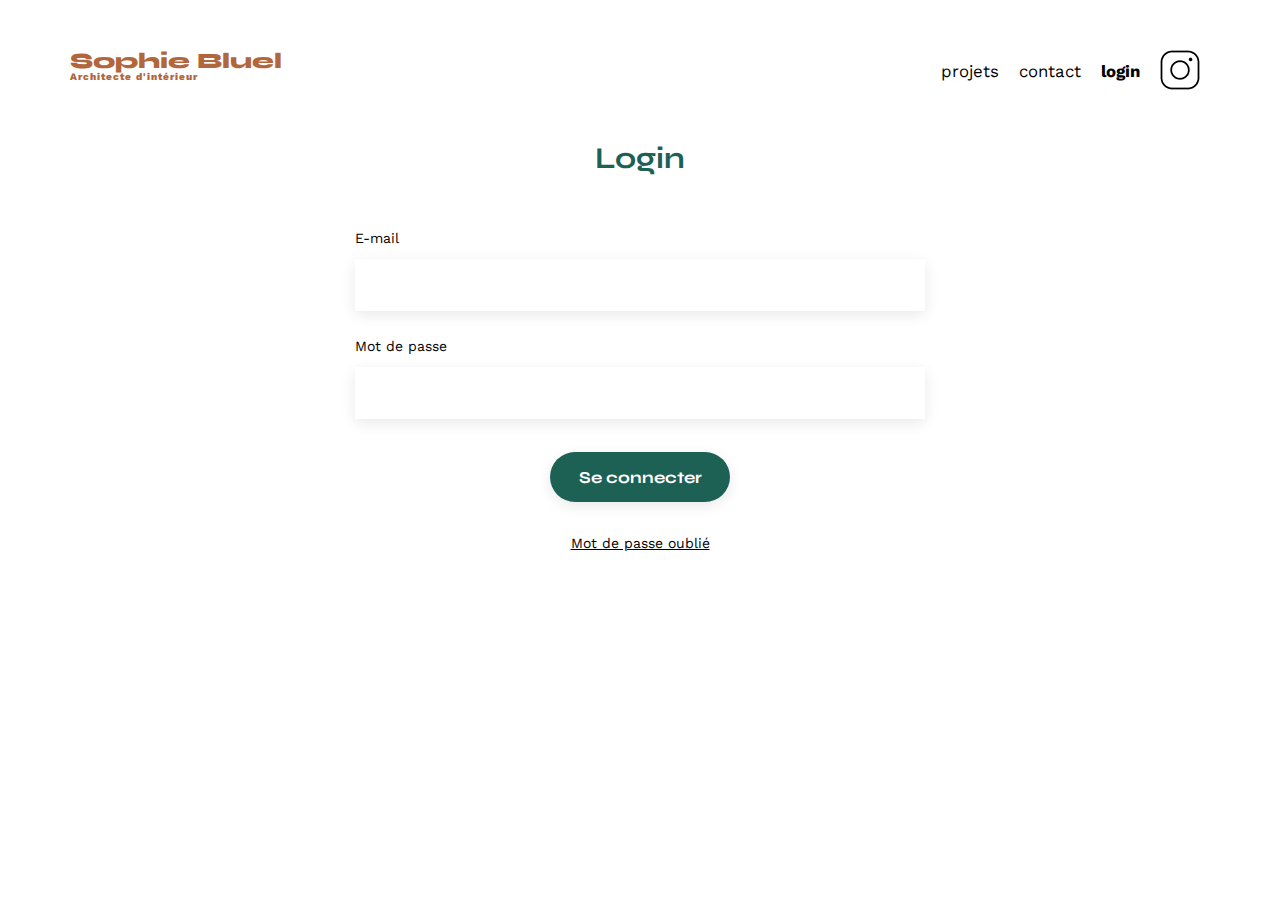
==== FrontEnd/Login.html @ 84c204ea "ajout page login" ====
<!DOCTYPE html>
<html lang="fr">
<head>
	<meta charset="UTF-8">
	<title>Sophie Bluel - Architecte d'intérieur</title>
	<meta name="viewport" content="width=device-width, initial-scale=1.0">
	<link rel="preconnect" href="https://fonts.googleapis.com">
	<link rel="preconnect" href="https://fonts.gstatic.com" crossorigin>
	<link href="https://fonts.googleapis.com/css2?family=Syne:wght@700;800&family=Work+Sans&display=swap" rel="stylesheet">
	<meta name="description" content="">
	<link rel="stylesheet" href="./assets/style.css">
    <script type = "module" src = "login.js"></script>
</head>

<body>
    <header>
        <h1>Sophie Bluel <span>Architecte d'intérieur</span></h1>
        <nav>
            <ul>
                <li id="projets">projets</li>
                <li>contact</li>
                <li id="login" >login</li>
                <li><img src="./assets/icons/instagram.png" alt="Instagram"></li>
            </ul>
        </nav>
    </header>
    <main>
        <section id="contact">
            <h2>Login</h2>
            <form id="loginForm" action="index.html" method="post">
                <label for="email">E-mail</label>
                <input type="email" name="email" id="email" required>
                <label for="password">Mot de passe</label>
                <input type="password" name="password" id="password" required>
                <input type="submit" value="Se connecter">
            </form>
            <p><u>Mot de passe oublié</u></p>
            <p id="messageErreur" style="display: none; color: red;"></p>
        </section>
    </main>
</body>
---- FrontEnd/assets/style.css ----
/* http://meyerweb.com/eric/tools/css/reset/
   v2.0 | 20110126
   License: none (public domain)
*/

html, body, div, span, applet, object, iframe,
h1, h2, h3, h4, h5, h6, p, blockquote, pre,
a, abbr, acronym, address, big, cite, code,
del, dfn, em, img, ins, kbd, q, s, samp,
small, strike, strong, sub, sup, tt, var,
b, u, i, center,
dl, dt, dd, ol, ul, li,
fieldset, form, label, legend,
table, caption, tbody, tfoot, thead, tr, th, td,
article, aside, canvas, details, embed,
figure, figcaption, footer, header, hgroup,
menu, nav, output, ruby, section, summary,
time, mark, audio, video {
	margin: 0;
	padding: 0;
	border: 0;
	font-size: 100%;
	font: inherit;
	vertical-align: baseline;
}
/* HTML5 display-role reset for older browsers */
article, aside, details, figcaption, figure,
footer, header, hgroup, menu, nav, section {
	display: block;
}
body {
	line-height: 1;
}
ol, ul {
	list-style: none;
}
blockquote, q {
	quotes: none;
}
blockquote:before, blockquote:after,
q:before, q:after {
	content: '';
	content: none;
}
table {
	border-collapse: collapse;
	border-spacing: 0;
}
/** end reset css**/
body {
	max-width: 1140px;
	margin:auto;
	font-family: 'Work Sans' ;
	font-size: 14px;
}
header {
	display: flex;
	justify-content: space-between;
	margin: 50px 0
}
section {
	margin: 50px 0
}

h1{
	display: flex;
	flex-direction: column;
	font-family: 'Syne';
	font-size: 22px;
	font-weight: 800;
	color: #B1663C
}

h1 > span {
	font-family: 'Work Sans';
	font-size:10px;
	letter-spacing: 0.1em;
;
}

h2{
	font-family: 'Syne';
	font-weight: 700;
	font-size: 30px;
	color: #1D6154
}
nav ul {
	display: flex;
	align-items: center;
	list-style-type: none;

}
nav li {
	padding: 0 10px;
	font-size: 1.2em;
}

li:hover {
	color: #B1663C;
}
#introduction {
	display: flex;
	align-items: center;
}
#introduction figure {
	flex: 1
}
#introduction img {
	display: block;
	margin: auto;
	width: 80%;
}

#introduction article {
	flex: 1
}
#introduction h2 {
	margin-bottom: 1em;
}

#introduction p {
	margin-bottom: 0.5em;
}
#portfolio h2 {
	text-align: center;
	margin-bottom: 1em;
}
.gallery {
	width: 100%;
	display: grid;
	grid-template-columns: 1fr 1fr 1fr;
	grid-column-gap: 20px;
	grid-row-gap: 20px;
}

.gallery img {
	width: 100%;

}
#contact {
	width: 50%;
margin: auto;
}
#contact > * {
	text-align: center;

}
#contact h2{
	margin-bottom: 20px;
}
#contact form {
	text-align: left;
	margin-top:30px;
	display: flex;
	flex-direction: column;
}

#contact input {
	height: 50px;
	font-size: 1.2em;
	border: none;
	box-shadow: 0px 4px 14px rgba(0, 0, 0, 0.09);
}
#contact label {
	margin: 2em 0 1em 0;
}
#contact textarea {
	border: none;
	box-shadow: 0px 4px 14px rgba(0, 0, 0, 0.09);
}

input[type="submit"]{
	font-family: 'Syne';
	font-weight: 700;
	color: white;
	background-color: #1D6154;
	margin : 2em auto ;
	width: 180px;
	text-align: center;
	border-radius: 60px ;
}

footer nav ul {
	display: flex;
	justify-content: flex-end;
	margin: 2em
}
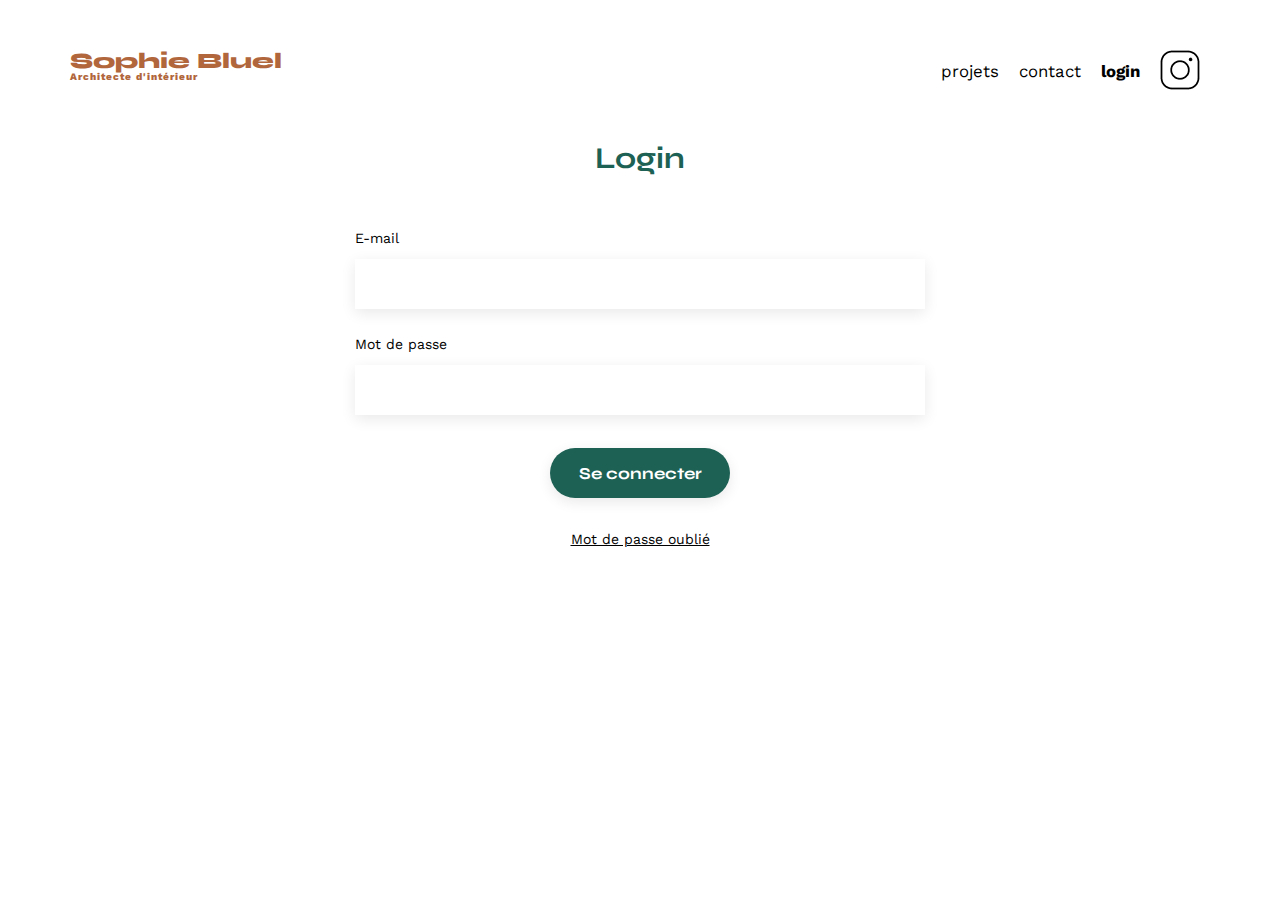
==== commit afb757cc: "ajout modal" ====
--- a/FrontEnd/Login.html
+++ b/FrontEnd/Login.html
@@ -9,7 +9,8 @@
 	<link href="https://fonts.googleapis.com/css2?family=Syne:wght@700;800&family=Work+Sans&display=swap" rel="stylesheet">
 	<meta name="description" content="">
 	<link rel="stylesheet" href="./assets/style.css">
-    <script type = "module" src = "login.js"></script>
+    <script type = "module" src = "/FrontEnd/javascript/login.js"></script>
+    <script type="module" src = "/FrontEnd/javascript/modal.js"></script>
 </head>
 
 <body>
@@ -17,8 +18,8 @@
         <h1>Sophie Bluel <span>Architecte d'intérieur</span></h1>
         <nav>
             <ul>
-                <li id="projets">projets</li>
-                <li>contact</li>
+                <li id="projets"><a href="index.html#portfolio">projets</a></li>
+                <li><a href="index.html#contact">contact</a></li>
                 <li id="login" >login</li>
                 <li><img src="./assets/icons/instagram.png" alt="Instagram"></li>
             </ul>
@@ -32,10 +33,11 @@
                 <input type="email" name="email" id="email" required>
                 <label for="password">Mot de passe</label>
                 <input type="password" name="password" id="password" required>
+                <p id="messageErreur" style="display: none; color: red;"></p>
                 <input type="submit" value="Se connecter">
             </form>
             <p><u>Mot de passe oublié</u></p>
-            <p id="messageErreur" style="display: none; color: red;"></p>
+            
         </section>
     </main>
 </body>--- a/FrontEnd/assets/style.css
+++ b/FrontEnd/assets/style.css
@@ -95,7 +95,12 @@
 	font-size: 1.2em;
 }
 
-li:hover {
+li a {
+	text-decoration: none;
+	color: #000000;
+}
+
+li a:hover {
 	color: #B1663C;
 }
 #introduction {
@@ -121,10 +126,15 @@
 #introduction p {
 	margin-bottom: 0.5em;
 }
-#portfolio h2 {
+
+
+/* #portfolio h2, a {
 	text-align: center;
 	margin-bottom: 1em;
 }
+*/
+
+
 .gallery {
 	width: 100%;
 	display: grid;
@@ -186,3 +196,160 @@
 	margin: 2em
 }
 
+.divProjets {
+	display: flex;
+	justify-content: center;
+	margin-bottom: 20px;
+	box-shadow: none;
+}
+
+
+.styleBtn {
+	font-family: 'Syne';
+	color : #1D6154;
+	text-align : center;
+	margin : 0.5%;
+	margin-top : 3em;
+	padding : 10px;
+	padding-left : 20px ;
+	padding-right : 20px;
+	width : 5em auto;
+	background-color : white;
+	border-radius : 60px;
+	border : solid 1px #1D6154;
+	font-weight : bold;
+}
+
+.styleBtn:hover {
+	color : white;
+	background-color : #1D6154;
+}
+
+
+#messageErreur {
+	font-size: large;
+	display: flex;
+	text-align: center;
+}
+
+#introPortfolio {
+	display: flex;
+	flex-direction: row;
+	justify-content: center;
+	align-items: center;
+	
+}
+
+#introPortfolio a {
+	text-decoration: none;
+	margin-left: 1em;
+}
+
+#introPortfolio a:visited {
+	color: #000000;
+}
+
+* {box-sizing: border-box;}
+
+
+
+.modal {
+	position: fixed;
+	display: flex;
+	align-items: center;
+	justify-content: center;
+	top: 0;
+	left: 0;
+	width: 100%;
+	height: 100%;
+	background: rgba(0, 0, 0, 0.5);
+}
+
+.modal-wrapper {
+	width: 630px;
+	height: 700px;
+	border-radius: 10px;
+	max-width: calc(100vw - 20px);
+	max-height: calc(100vh - 20px);
+	background-color: white;
+	padding: 20px;	
+	justify-content: center;
+	padding-left: 100px;
+	padding-right: 70px;
+}
+
+
+
+.modal h2 {
+	text-align: center;
+	color: black;
+	margin-bottom: 60px;
+	margin-top: 20px;
+}
+
+
+
+.galleryModal img {
+	width: 76px;
+	height: 103px;
+	margin-bottom: 30px;
+	
+}
+
+.galleryModal {
+	display: flex;
+	flex-direction: row;
+	flex-wrap: wrap;
+	gap: 10px;
+	margin: 0;
+	
+}
+
+.btnModal {
+	font-family: 'Syne';
+	color : white;
+	text-align : center;
+	margin-left: 23%;
+	padding : 10px;
+	padding-left : 40px ;
+	padding-right : 40px;
+	width : 5em auto;
+	background-color:#1D6154; 
+	border-radius : 60px;
+	border : solid #1D6154;
+	font-weight : bold;
+	margin-bottom: 10%;
+}
+
+.trait {
+	border: solid 1px;
+	color: rgb(207, 202, 202);
+	margin-bottom: 3em;
+	margin-top: 1em;
+	margin-right: 5em;
+	width: 80%;
+
+}
+
+
+
+.close-modal {
+	margin-left: 100%;
+	text-decoration: none;
+	border: none;
+	background-color: white;
+	font-size: large;
+}
+
+.btnDelete {
+	z-index: 9999;
+	position: absolute;
+	display: flex;
+	flex-direction: row;
+	flex-wrap: wrap;
+	margin-top: -10.1em;
+	margin-left: 2.1em;
+	
+}
+
+
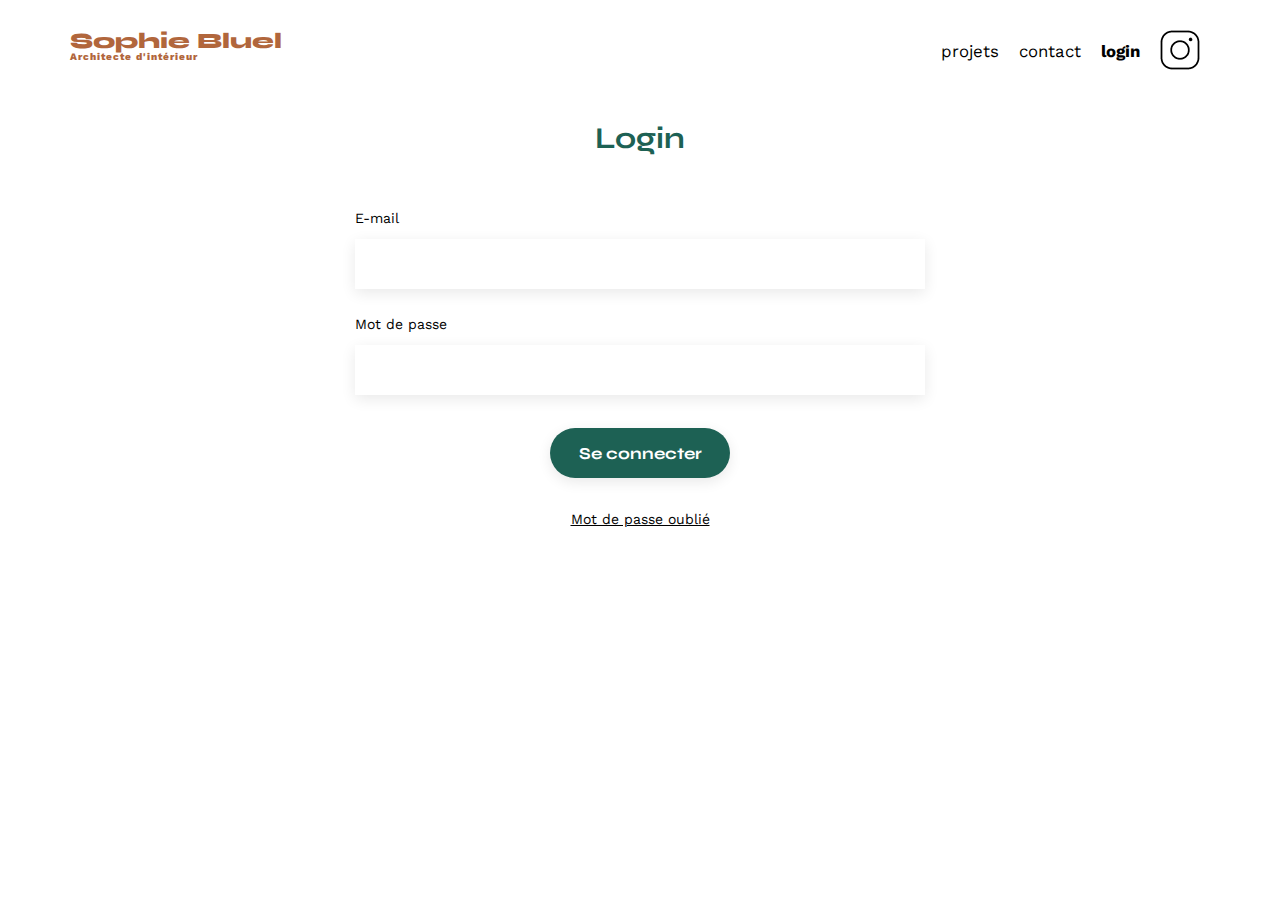
==== commit 741826d1: "Fonction ajout de photo" ====
--- a/FrontEnd/Login.html
+++ b/FrontEnd/Login.html
@@ -9,11 +9,14 @@
 	<link href="https://fonts.googleapis.com/css2?family=Syne:wght@700;800&family=Work+Sans&display=swap" rel="stylesheet">
 	<meta name="description" content="">
 	<link rel="stylesheet" href="./assets/style.css">
-    <script type = "module" src = "/FrontEnd/javascript/login.js"></script>
-    <script type="module" src = "/FrontEnd/javascript/modal.js"></script>
+    <link rel="stylesheet" href="https://cdnjs.cloudflare.com/ajax/libs/font-awesome/6.2.1/css/all.min.css"
+        integrity="sha512-MV7K8+y+gLIBoVD59lQIYicR65iaqukzvf/nwasF0nqhPay5w/9lJmVM2hMDcnK1OnMGCdVK+iQrJ7lzPJQd1w=="
+        crossorigin="anonymous" referrerpolicy="no-referrer">
+    <script type = "module" src = "./javascript/login.js"></script>
+    <script type="module" src = "./javascript/modal.js"></script>
 </head>
 
-<body>
+<body class="max-width">
     <header>
         <h1>Sophie Bluel <span>Architecte d'intérieur</span></h1>
         <nav>
@@ -33,7 +36,7 @@
                 <input type="email" name="email" id="email" required>
                 <label for="password">Mot de passe</label>
                 <input type="password" name="password" id="password" required>
-                <p id="messageErreur" style="display: none; color: red;"></p>
+                <p id="messageErreur" style="display: none;"></p>
                 <input type="submit" value="Se connecter">
             </form>
             <p><u>Mot de passe oublié</u></p>
--- a/FrontEnd/assets/style.css
+++ b/FrontEnd/assets/style.css
@@ -28,6 +28,8 @@
 footer, header, hgroup, menu, nav, section {
 	display: block;
 }
+
+
 body {
 	line-height: 1;
 }
@@ -47,16 +49,39 @@
 	border-spacing: 0;
 }
 /** end reset css**/
+
+
+
+
 body {
+	
+	
+	font-family: 'Work Sans' ;
+	font-size: 14px;
+}
+
+.modeEdition {
+	color: white;
+	background-color: black;
+	padding: 20px;
+	text-align: center;
+	
+	
+}
+
+.max-width {
 	max-width: 1140px;
 	margin:auto;
-	font-family: 'Work Sans' ;
-	font-size: 14px;
-}
+}
+
+
+
 header {
 	display: flex;
 	justify-content: space-between;
-	margin: 50px 0
+	margin: 50px 0;
+	margin-top: 30px !important;
+	
 }
 section {
 	margin: 50px 0
@@ -126,14 +151,6 @@
 #introduction p {
 	margin-bottom: 0.5em;
 }
-
-
-/* #portfolio h2, a {
-	text-align: center;
-	margin-bottom: 1em;
-}
-*/
-
 
 .gallery {
 	width: 100%;
@@ -149,7 +166,7 @@
 }
 #contact {
 	width: 50%;
-margin: auto;
+	margin: auto;
 }
 #contact > * {
 	text-align: center;
@@ -220,7 +237,7 @@
 	font-weight : bold;
 }
 
-.styleBtn:hover {
+.styleBtn:hover, .styleBtn.btnClicked {
 	color : white;
 	background-color : #1D6154;
 }
@@ -230,6 +247,7 @@
 	font-size: large;
 	display: flex;
 	text-align: center;
+	color: red;
 }
 
 #introPortfolio {
@@ -250,7 +268,6 @@
 }
 
 * {box-sizing: border-box;}
-
 
 
 .modal {
@@ -263,11 +280,12 @@
 	width: 100%;
 	height: 100%;
 	background: rgba(0, 0, 0, 0.5);
+	
 }
 
 .modal-wrapper {
 	width: 630px;
-	height: 700px;
+	height: 725px;
 	border-radius: 10px;
 	max-width: calc(100vw - 20px);
 	max-height: calc(100vh - 20px);
@@ -276,6 +294,7 @@
 	justify-content: center;
 	padding-left: 100px;
 	padding-right: 70px;
+	overflow: scroll;
 }
 
 
@@ -283,25 +302,30 @@
 .modal h2 {
 	text-align: center;
 	color: black;
-	margin-bottom: 60px;
+	margin-bottom: 30px;
 	margin-top: 20px;
 }
 
 
 
-.galleryModal img {
+
+
+.galleryModal {
+	display: flex;
+	flex-wrap: wrap;
+	gap: 10px;
+	
+
+	
+	
+}
+
+.imgModal {
 	width: 76px;
 	height: 103px;
-	margin-bottom: 30px;
-	
-}
-
-.galleryModal {
-	display: flex;
-	flex-direction: row;
-	flex-wrap: wrap;
-	gap: 10px;
-	margin: 0;
+	margin-bottom: 10px;
+	
+	
 	
 }
 
@@ -319,6 +343,7 @@
 	border : solid #1D6154;
 	font-weight : bold;
 	margin-bottom: 10%;
+	
 }
 
 .trait {
@@ -343,13 +368,153 @@
 
 .btnDelete {
 	z-index: 9999;
-	position: absolute;
+	position: relative;
 	display: flex;
 	flex-direction: row;
 	flex-wrap: wrap;
-	margin-top: -10.1em;
-	margin-left: 2.1em;
-	
-}
-
-
+	bottom: 8em;
+	left: 3.5em;
+	color: white;
+	background-color: black;
+	border-style: none;
+	border-radius: 3px;
+	padding: 5px;
+	
+}
+
+
+
+#btnPrecedent {
+	position: relative;
+	bottom: 5.7em;
+	right: 4em;
+	border: none;
+	background-color: white;
+	font-size: large;
+}
+
+.photoFile {
+	background-color:rgb(221, 231, 238);
+	border-radius: 10px;
+	border: none;
+	padding-top: 10px;
+	padding-bottom: 20px;
+	padding-left: 6em;
+	padding-right: 10em;
+	
+}
+
+
+.btnPhoto {
+	position: relative;
+	border-radius: 10px;
+	border-style: none;
+	width: 420px;
+	height: 170px;
+	background-color: #cfd9db;
+	color: rgb(48, 92, 150);
+	font-family: 'Syne';
+	display: flex;
+	flex-direction: column;
+	align-items: center;
+}
+
+.imgAjouter {
+	position: absolute;
+	height: 170px !important;
+	width: 130px !important;
+	
+	
+}
+
+.btnPhoto > span > i{
+	font-size: 76px;
+	margin-bottom: 10px;
+	margin-top: 10px;
+	color: rgb(162, 166, 170);
+}
+
+#ajoutPhoto {
+	background-color: rgb(162, 166, 170);
+	border-radius: 20px;
+	padding: 11px 30px 11px 30px;
+	margin-bottom: 10px;
+}
+
+#typeFile {
+	color: rgb(59, 56, 56);
+	font-size: 12px;
+	font-weight: 0;
+}
+
+.formAjout {
+	width: 50%;
+	margin: 10px;
+	text-align: left;
+	margin-top: 5px;
+	display: flex;
+	flex-direction: column;
+}
+
+
+
+.formAjout label{
+	margin-bottom: 1em;
+	margin-top: 1em;
+	
+}
+
+#titre, #categorie {
+	border: none;
+	box-shadow: 0px 4px 14px rgba(0, 0, 0, 0.15);
+	padding-top: 20px;
+	padding-bottom: 20px;
+	margin-left: -0em;
+	margin-right: -15em;
+	outline: none;
+	font-family: 'Syne';
+	
+}
+
+#categorie {
+	background-color: white;
+}
+
+
+#btnValider {
+	color: white;
+	background-color: grey ;
+	border: none;
+	border-radius: 20px;
+	padding-top: 10px;
+	padding-bottom: 10px;
+	width: 60%;
+	margin-left: 10em;
+	margin-top: 10px;
+}
+
+#btnValiderOk {
+	color: white;
+	background-color: #1D6154 !important; 
+	border: none;
+	border-radius: 20px;
+	padding-top: 10px;
+	padding-bottom: 10px;
+	width: 60%;
+	margin-left: 10em;
+	margin-top: 10px;
+}
+
+
+
+.traitAjout {
+	border: solid 1px;
+	width: 190%;
+	margin-left: -80x;
+	margin-top: 40px;
+	color: rgb(209, 205, 205);
+} 
+
+
+
+
